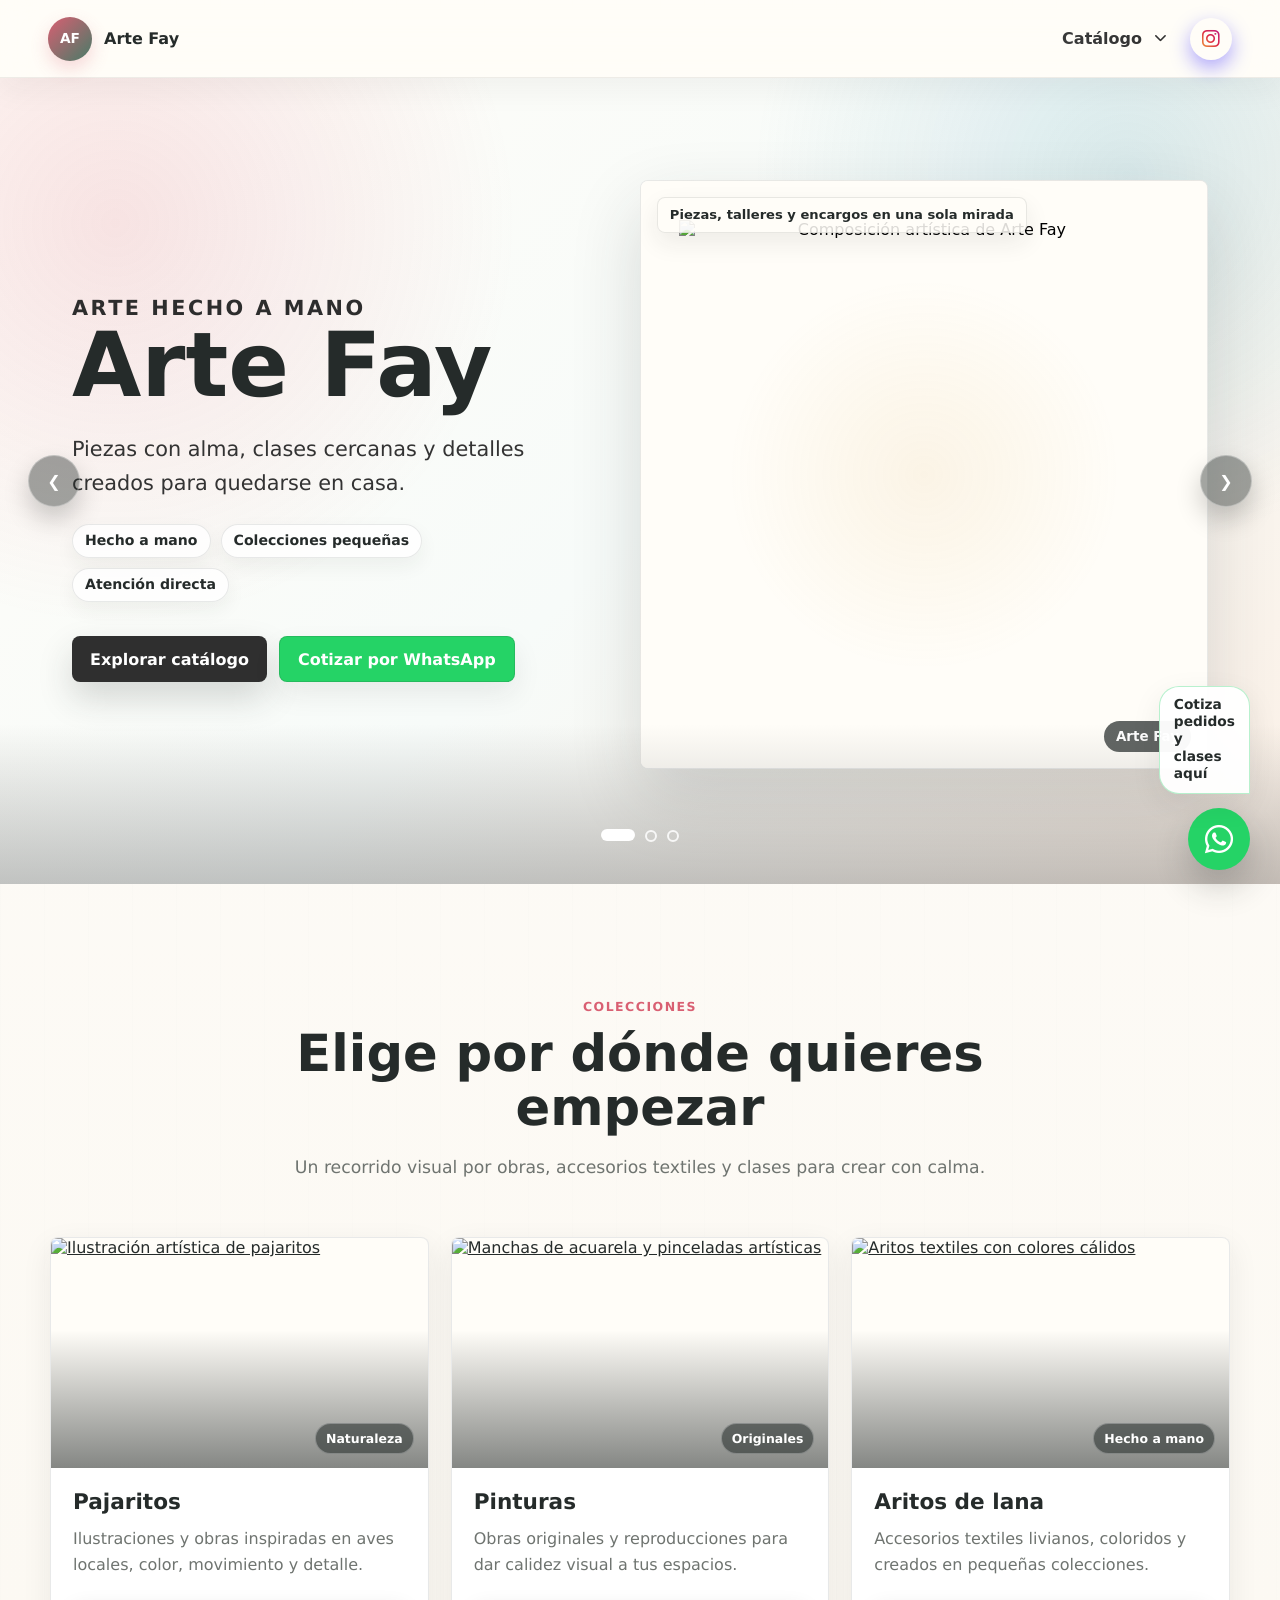
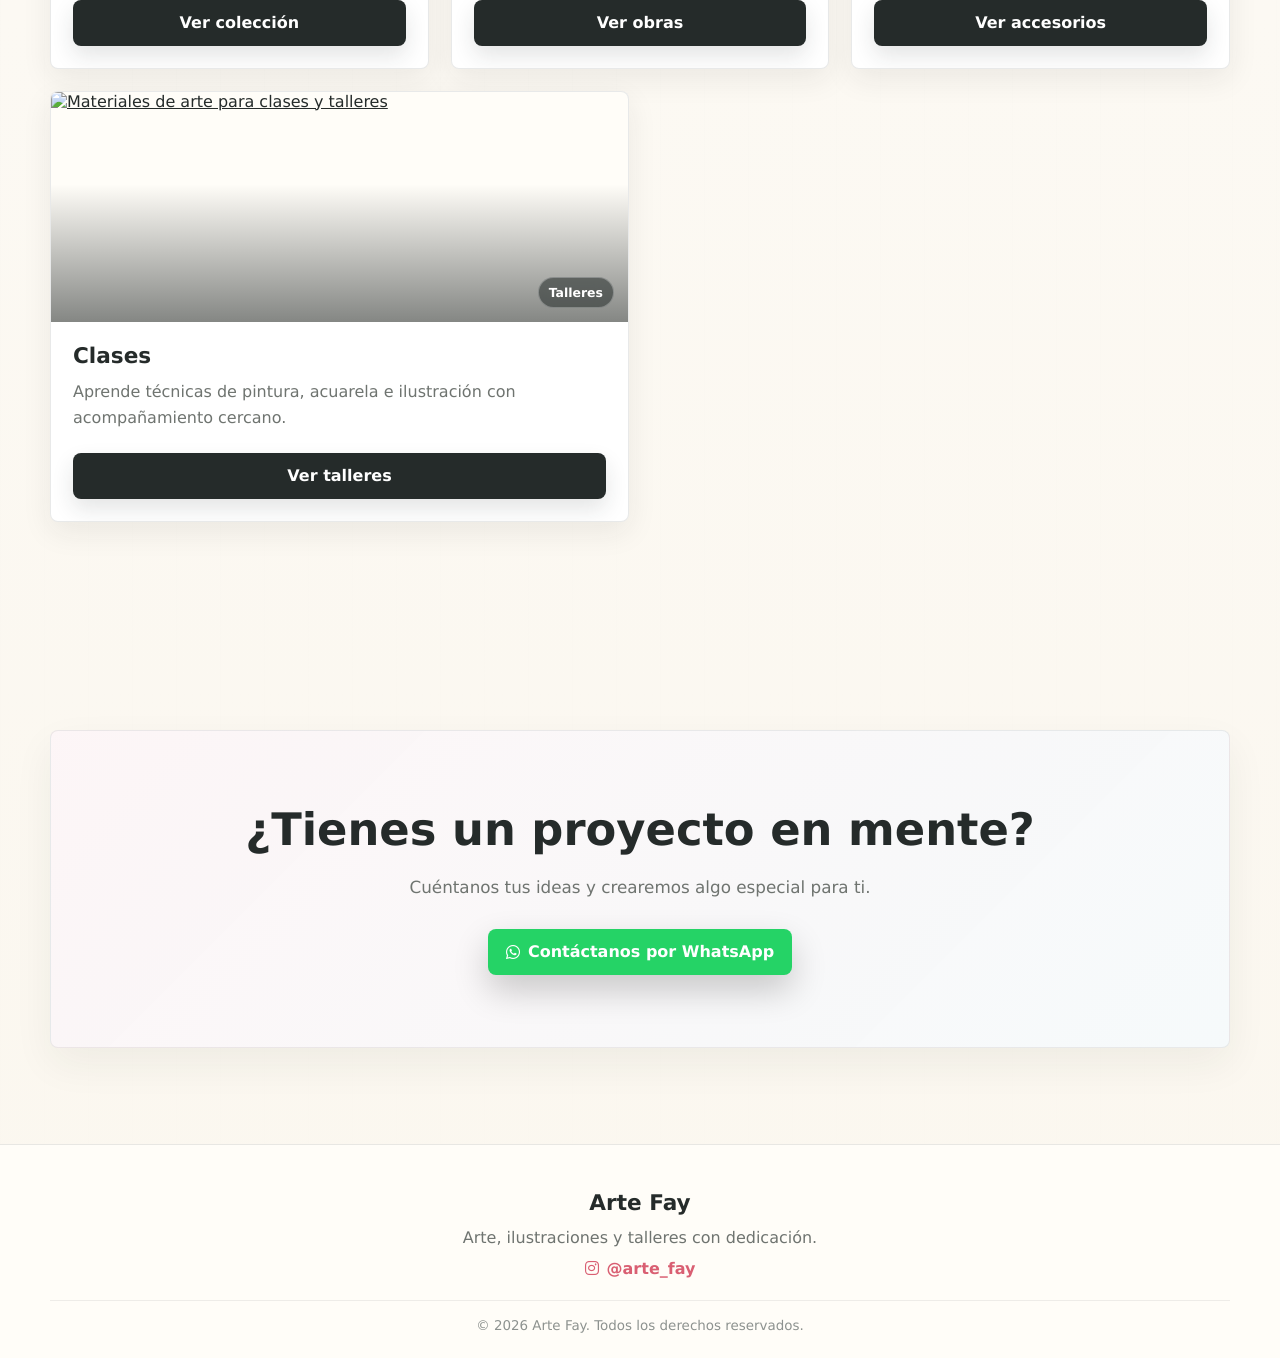
==== index.html @ a1fa695d "Add files via upload" ====
<!DOCTYPE html>
<html lang="es">
<head>
    <meta charset="UTF-8">
    <meta name="viewport" content="width=device-width, initial-scale=1.0">
    <meta name="description" content="Arte Fay: ilustraciones, pinturas, accesorios textiles, fotografía y clases de arte hechas con dedicación.">
    <link rel="stylesheet" href="Artcss.css">
    <link rel="stylesheet" href="https://cdnjs.cloudflare.com/ajax/libs/font-awesome/6.0.0/css/all.min.css">
    <title>Arte Fay | Arte, ilustraciones y talleres</title>
</head>
<body class="scroll">
    <header class="barra-navegacion">
        <a class="logo" href="index.html" aria-label="Ir al inicio de Arte Fay">
            <span class="logo-mark" aria-hidden="true">AF</span>
            <span>Arte Fay</span>
        </a>

        <nav class="menu" aria-label="Navegación principal">
            <div class="dropdown">
                <button class="dropdown-toggle" type="button" aria-expanded="false">
                    <span class="gradient-text">Catálogo</span> <i class="fas fa-chevron-down" aria-hidden="true"></i>
                </button>
                <div class="dropdown-content">
                    <a href="#cat-pajaritos">Pajaritos</a>
                    <a href="#cat-pinturas">Pinturas</a>
                    <a href="#cat-aritos">Aritos de lana</a>
                    <a href="#cat-clases">Clases</a>
                </div>
            </div>

            <a class="nav-social" href="https://www.instagram.com/arte_fay/" target="_blank" rel="noopener noreferrer" aria-label="Ver Instagram de Arte Fay">
                <i class="fab fa-instagram" aria-hidden="true"></i>
            </a>
        </nav>
    </header>

    <main>
        <section class="carrusel carrusel-principal" data-carrusel data-autoplay="true" data-intervalo="5200" aria-label="Imágenes destacadas de Arte Fay">
            <div class="carrusel-ventana">
                <div class="carrusel-pista">
                    
                    <article class="carrusel-slide">
                        <button class="carrusel-boton-imagen" type="button" data-lightbox-src="WebMadre/Fiu_Portada.png" data-lightbox-title="Arte Fay" data-hero-note="Piezas, talleres y encargos en una sola mirada" data-lightbox-alt="Composición artística de Arte Fay">
                            <img class="imagen-responsiva carrusel-imagen" src="WebMadre_2.6/Fiu_Portada.png" alt="Composición artística de Arte Fay">
                        </button>
                        <div class="carrusel-contenido reveal">
                            <p class="hero-kicker kicker-especial">Arte hecho a mano</p>
                            <h2>Arte Fay</h2>
                            <p>Piezas con alma, clases cercanas y detalles creados para quedarse en casa.</p>
                            <ul class="hero-confianza" aria-label="Detalles de la colección">
                                <li>Hecho a mano</li>
                                <li>Colecciones pequeñas</li>
                                <li>Atención directa</li>
                            </ul>
                            <div class="hero-actions">
                                <a class="btn-primario" href="#catalogo">Explorar catálogo</a>
                                <a class="btn-secundario" href="https://wa.me/56932930827?text=%C2%A1Hola!%20Me%20gustar%C3%ADa%20consultar%20por%20Arte%20Fay." target="_blank" rel="noopener noreferrer">Cotizar por WhatsApp</a>
                            </div>
                        </div>
                    </article>

                    <article class="carrusel-slide">
                        <button class="carrusel-boton-imagen" type="button" data-lightbox-src="assets/hero-pajaros.png" data-lightbox-title="Pajaritos" data-hero-note="Colección natural para regalar, decorar o coleccionar" data-lightbox-alt="Ilustración de pajaritos en estilo Arte Fay">
                            <img class="imagen-responsiva carrusel-imagen" src="WebMadre_2.6/Portada_2.png" alt="Ilustración de pajaritos en estilo Arte Fay">
                        </button>
                        <div class="carrusel-contenido reveal">
                            <p class="hero-kicker kicker-especial">Colección destacada</p>
                            <h2>Aritos</h2>
                            <p>Ilustraciones inspiradas color suave y detalles hechos a mano.</p>
                            <ul class="hero-confianza" aria-label="Detalles de la colección">
                                <li>Listos para regalar</li>
                                <li>Detalles naturales</li>
                                <li>Consulta stock</li>
                            </ul>
                            <div class="hero-actions">
                                <a class="btn-primario" href="Páginas/Arte_Fay_Aritos.html">Ver Aritos</a>
                            </div>
                        </div>
                    </article>

                    <article class="carrusel-slide">
                        <button class="carrusel-boton-imagen" type="button" data-lightbox-src="assets/hero-acuarelas.png" data-lightbox-title="Acuarelas" data-hero-note="Obras originales y clases para crear con calma" data-lightbox-alt="Acuarelas y manchas de color Arte Fay">
                            <img class="imagen-responsiva carrusel-imagen" src="WebMadre_2.6/Acuarela_Portada.png" alt="Acuarelas y manchas de color Arte Fay">
                        </button>
                        <div class="carrusel-contenido reveal">
                            <p class="hero-kicker kicker-especial">Obras y talleres</p>
                            <h2>Acuarelas</h2>
                            <p>Capas de color, texturas delicadas y obras para mirar con calma.</p>
                            <ul class="hero-confianza" aria-label="Detalles de pinturas y talleres">
                                <li>Obras originales</li>
                                <li>Encargos posibles</li>
                                <li>Talleres cercanos</li>
                            </ul>
                            <div class="hero-actions">
                                <a class="btn-primario" href="Páginas/Arte_Fay_Pinturas.html">Ver pinturas</a>
                            </div>
                        </div>
                    </article>

                </div>
            </div>

            <button class="carrusel-control carrusel-control--anterior" type="button" data-carrusel-anterior aria-label="Imagen anterior">&#10094;</button>
            <button class="carrusel-control carrusel-control--siguiente" type="button" data-carrusel-siguiente aria-label="Imagen siguiente">&#10095;</button>
            <div class="carrusel-indicadores" data-carrusel-indicadores aria-label="Seleccionar imagen"></div>
        </section>  

        <section class="catalogo-seccion" id="catalogo">
            <div class="catalogo-header reveal">
                <span class="seccion-etiqueta">Colecciones</span>
                <h2 class="catalogo-titulo">Elige por dónde quieres empezar</h2>
                <p>Un recorrido visual por obras, accesorios textiles y clases para crear con calma.</p>
            </div>

            <div class="catalogo-grid">
                <article id="cat-pajaritos" class="tarjeta-categoria reveal">
                    <a class="tarjeta-imagen" href="Páginas/Arte_Fay_Pajaritos.html" aria-label="Ver sección Pajaritos">
                        <img class="imagen-responsiva imagen-cubierta1" src="assets/picaflor_11.png" alt="Ilustración artística de pajaritos">
                        <span class="tarjeta-badge">Naturaleza</span>
                    </a>
                    <div class="tarjeta-info">
                        <h3>Pajaritos</h3>
                        <p>Ilustraciones y obras inspiradas en aves locales, color, movimiento y detalle.</p>
                        <a href="Páginas/Arte_Fay_Pajaritos.html" class="btn-ver">Ver colección</a>
                    </div>
                </article>

                <article id="cat-pinturas" class="tarjeta-categoria reveal">
                    <a class="tarjeta-imagen" href="Páginas/Arte_Fay_Pinturas.html" aria-label="Ver sección Pinturas">
                        <img class="imagen-responsiva imagen-cubierta1" src="WebMadre_2.6/Pintura_Portada_2.png" alt="Manchas de acuarela y pinceladas artísticas">
                        <span class="tarjeta-badge">Originales</span>
                    </a>
                    <div class="tarjeta-info">
                        <h3>Pinturas</h3>
                        <p>Obras originales y reproducciones para dar calidez visual a tus espacios.</p>
                        <a href="Páginas/Arte_Fay_Pinturas.html" class="btn-ver">Ver obras</a>
                    </div>
                </article>

                <article id="cat-aritos" class="tarjeta-categoria reveal">
                    <a class="tarjeta-imagen" href="Páginas/Arte_Fay_Aritos.html" aria-label="Ver sección Aritos de lana">
                        <img class="imagen-responsiva imagen-cubierta1" src="WebMadre_2.6/Portada_2.png" alt="Aritos textiles con colores cálidos">
                        <span class="tarjeta-badge">Hecho a mano</span>
                    </a>
                    <div class="tarjeta-info">
                        <h3>Aritos de lana</h3>
                        <p>Accesorios textiles livianos, coloridos y creados en pequeñas colecciones.</p>
                        <a href="Páginas/Arte_Fay_Aritos.html" class="btn-ver">Ver accesorios</a>
                    </div>
                </article>

                <article id="cat-clases" class="tarjeta-categoria reveal">
                    <a class="tarjeta-imagen" href="Páginas/Arte_Fay_Clases.html" aria-label="Ver clases de Arte Fay">
                        <img class="imagen-responsiva imagen-cubierta5" src="WebMadre_2.6/Clases_1.png" alt="Materiales de arte para clases y talleres">
                        <span class="tarjeta-badge">Talleres</span>
                    </a>
                    <div class="tarjeta-info">
                        <h3>Clases</h3>
                        <p>Aprende técnicas de pintura, acuarela e ilustración con acompañamiento cercano.</p>
                        <a href="Páginas/Arte_Fay_Clases.html" class="btn-ver">Ver talleres</a>
                    </div>
                </article>
            </div>
        </section>

        <section class="cta-seccion" aria-label="Llama a la acción">
            <div class="cta-contenido reveal">
                <h2>¿Tienes un proyecto en mente?</h2>
                <p>Cuéntanos tus ideas y crearemos algo especial para ti.</p>
                <div class="cta-acciones">
                    <a class="btn-primario" href="https://wa.me/56932930827?text=%C2%A1Hola!%20Tengo%20un%20proyecto%20en%20mente%20para%20Arte%20Fay." target="_blank" rel="noopener noreferrer">
                        <i class="fab fa-whatsapp "></i> Contáctanos por WhatsApp 
                    </a>
                </div>
            </div>
        </section>
    </main>

    <div class="whatsapp-container">
        <div class="whatsapp-menu" id="waMenu" aria-hidden="true">
            <div class="wa-menu-header">
                <h4>¿Cómo te podemos ayudar?</h4>
                <p>Selecciona una opción para chatear:</p>
            </div>
            <div class="wa-menu-body">
                <a href="https://wa.me/56932930827?text=%C2%A1Hola!%20Me%20gustar%C3%ADa%20agendar%20una%20clase%20de%20arte." target="_blank" rel="noopener noreferrer" class="wa-option">
                    <i class="fas fa-graduation-cap" aria-hidden="true"></i> Quiero agendar una clase
                </a>
                <a href="https://wa.me/56932930827?text=%C2%A1Hola!%20Me%20interesa%20hacer%20un%20pedido%20de%20un%20producto." target="_blank" rel="noopener noreferrer" class="wa-option">
                    <i class="fas fa-shopping-basket" aria-hidden="true"></i> Quiero hacer un pedido
                </a>
                <a href="https://wa.me/56932930827?text=%C2%A1Hola!%20Tengo%20una%20consulta%20sobre%20Arte%20Fay." target="_blank" rel="noopener noreferrer" class="wa-option">
                    <i class="fas fa-comment-dots" aria-hidden="true"></i> Otra consulta
                </a>
            </div>
        </div>
        <div class="wa-bubble">Cotiza pedidos y clases aquí</div>
        <button class="btn-whatsapp-flotante" type="button" onclick="toggleWhatsAppMenu(event)" title="Contacto WhatsApp" aria-label="Abrir opciones de WhatsApp" aria-expanded="false" aria-controls="waMenu">
            <i class="fab fa-whatsapp" aria-hidden="true"></i>
        </button>
    </div>

    <footer class="pie-pagina">
        <div class="footer-contenido">
            <a class="footer-logo" href="index.html">Arte Fay</a>
            <p class="footer-frase">Arte, ilustraciones y talleres con dedicación.</p>
            <a class="footer-instagram" href="https://www.instagram.com/arte_fay/" target="_blank" rel="noopener noreferrer">
                <i class="fab fa-instagram" aria-hidden="true"></i> @arte_fay
            </a>
        </div>
        <div class="footer-derechos">
            <p>&copy; 2026 Arte Fay. Todos los derechos reservados.</p>
        </div>
    </footer>

    <script src="Art.js"></script>
</body>
</html>
---- Artcss.css ----
:root {
    --paper: #fbf7ef;
    --paper-soft: #fffdf8;
    --surface: #ffffff;
    --ink: #252b2a;
    --muted: #6f7470;
    --line: rgba(37, 43, 42, 0.12);
    --rose: #d95f72;
    --terracotta: #dc7f54;
    --leaf: #3f7d67;
    --aqua: #ababab;
    --gold: #d9a441;
    --shadow-sm: 0 10px 30px rgba(37, 43, 42, 0.08);
    --shadow-md: 0 18px 45px rgba(37, 43, 42, 0.14);
    --radius: 8px;
    --container: 1180px;
    --header-height: 78px;
}

* {
    box-sizing: border-box;
}

html {
    scroll-behavior: smooth;
    scroll-padding-top: calc(var(--header-height) + 18px);
}

body {
    margin: 0;
    color: var(--ink);
    background:
        linear-gradient(180deg, rgba(255, 255, 255, 0.55), rgba(251, 247, 239, 0.9)),
        repeating-linear-gradient(90deg, rgba(37, 43, 42, 0.018) 0 1px, transparent 1px 44px),
        var(--paper);
    font-family: "Segoe UI", system-ui, -apple-system, BlinkMacSystemFont, Arial, sans-serif;
    text-rendering: geometricPrecision;
}

body.scroll {
    overflow-x: hidden;
}

img,
picture,
video,
svg {
    display: block;
    max-width: 100%;
}

img {
    height: auto;
}

.imagen-responsiva {
    width: 100%;
    max-width: 100%;
    height: auto;
}

.imagen-cubierta1 {
    height: 100%;
    object-fit: contain;
    object-position: center;
    background: var(--paper-soft);
}

.imagen-cubierta5 {
    height: 260px;
    width: 100%;
    object-fit: cover;
    object-position: 0 -300px;
    background: var(--paper-soft);
}

/* Ajustes para pantallas pequeñas (celulares) */
@media (max-width: 600px) {
    .imagen-cubierta5 {
        height: 100%; /* Reducimos la altura para que ocupe menos espacio en pantalla */
        object-position: center; /* Mantenemos el centro, o ajusta a 'top' o 'bottom' si prefieres */
    }
}
.imagen-producto {
    height: 100%;
    object-fit: contain;
    object-position: center;
    background: var(--paper-soft);
}

a {
    color: inherit;
}

button,
input,
textarea,
select {
    font: inherit;
}

button:focus-visible,
a:focus-visible {
    outline: 3px solid rgba(75, 154, 176, 0.45);
    outline-offset: 4px;
}

::selection {
    background: rgba(217, 95, 114, 0.22);
}

.reveal {
    opacity: 0;
    transform: translateY(22px);
    transition: opacity 0.7s ease, transform 0.7s ease;
}

.reveal.is-visible {
    opacity: 1;
    transform: translateY(0);
}

.barra-navegacion {
    position: sticky;
    top: 0;
    z-index: 1000;
    min-height: var(--header-height);
    display: flex;
    justify-content: space-between;
    align-items: center;
    gap: 20px;
    padding: 14px clamp(18px, 4vw, 48px);
    background: rgba(255, 253, 248, 0.88);
    border-bottom: 1px solid rgba(37, 43, 42, 0.08);
    box-shadow: 0 12px 30px rgba(37, 43, 42, 0.05);
    backdrop-filter: blur(16px);
}

.logo {
    display: inline-flex;
    align-items: center;
    gap: 12px;
    color: var(--ink);
    text-decoration: none;
    font-weight: 800;
    letter-spacing: 0;
}

.logo-mark {
    display: grid;
    place-items: center;
    width: 44px;
    height: 44px;
    color: #fff;
    border-radius: 50%;
    background:
        linear-gradient(135deg, rgba(217, 95, 114, 0.95), rgba(63, 125, 103, 0.95)),
        var(--rose);
    box-shadow: 0 8px 18px rgba(217, 95, 114, 0.24);
    font-size: 0.86rem;
    font-weight: 900;
}

.menu {
    display: flex;
    align-items: center;
    gap: clamp(10px, 2vw, 18px);
}

.menu > a,
.dropdown-toggle {
    display: inline-flex;
    align-items: center;
    justify-content: center;
    gap: 8px;
    min-height: 42px;
    border: 0;
    background: transparent;
    text-decoration: none;
    font-size: 1rem;
    font-weight: 700;
    cursor: pointer;
    transition: color 0.2s ease, transform 0.2s ease;

}


.menu > a:hover,
.dropdown-toggle:hover {
    color: var(--rose);
    transform: translateY(-1px);
}

.gradient-text {
    /* Definimos el degradado */
    background: linear-gradient(90deg, #393939, #333333);
    
    /* Recortamos el fondo al texto */
    -webkit-background-clip: text;
    background-clip: text;
    
    /* Hacemos el texto transparente */
    color: transparent;
    
    /* Aseguramos que se vea bien */
    font-weight: bold;
}

/* Opcional: El icono mantiene su color normal */
.dropdown-toggle i {
    color: #333; /* O el color que prefieras para la flecha */
    margin-left: 5px;
}



.nav-social {
    width: 42px;
    height: 42px;
    border: 1px solid var(--line);
    border-radius: 50%;
    background: var(--surface);
    box-shadow: 0 8px 20px rgba(21, 0, 255, 0.35);
}

.nav-social i {
    /* Definimos el degradado */
    background: linear-gradient(45deg, #f09433 0%, #e6683c 25%, #dc2743 50%, #cc2366 75%, #bc1888 100%);
    
    /* Recortamos el fondo a la forma del texto */
    -webkit-background-clip: text;
    background-clip: text;
    
    /* Hacemos el texto transparente para que se vea el degradado del fondo */
    color: transparent;
    
    /* Ajustes visuales */
    font-size: 24px;
    display: inline-block;
}

.nav-social:hover {
    border-color: rgba(0, 170, 255, 0.35);
}

.nav-social i {
    font-size: 1.25rem;
}

.fab fa-instagram {
      background: linear-gradient(
    45deg, 
    #f09433 0%, 
    #e6683c 25%, 
    #dc2743 50%, 
    #cc2366 75%, 
    #bc1888 100%
  );

}

.dropdown {
    position: relative;
}

.dropdown-toggle i {
    font-size: 0.78rem;
    transition: transform 0.25s ease;
}

.dropdown-content {
    position: absolute;
    top: calc(100% + 12px);
    left: 50%;
    min-width: 220px;
    display: grid;
    gap: 4px;
    padding: 10px;
    background: rgba(255, 253, 248, 0.98);
    border: 1px solid rgba(37, 43, 42, 0.1);
    border-radius: var(--radius);
    box-shadow: var(--shadow-md);
    opacity: 0;
    visibility: hidden;
    transform: translate(-50%, 8px);
    transition: opacity 0.22s ease, transform 0.22s ease, visibility 0.22s ease;
}

.dropdown-content::before {
    content: "";
    position: absolute;
    top: -14px;
    left: 0;
    width: 100%;
    height: 14px;
}

.dropdown-content a {
    display: flex;
    align-items: center;
    min-height: 42px;
    padding: 10px 12px;
    color: var(--ink);
    border-radius: 6px;
    text-decoration: none;
    font-size: 0.96rem;
    font-weight: 650;
    transition: background 0.2s ease, color 0.2s ease, transform 0.2s ease;
}

.dropdown-content a:hover {
    color: var(--rose);
    background: rgba(217, 95, 114, 0.08);
    transform: translateX(3px);
}

.dropdown:hover .dropdown-content,
.dropdown:focus-within .dropdown-content,
.dropdown.is-open .dropdown-content,
.dropdown-content.show {
    opacity: 1;
    visibility: visible;
    transform: translate(-50%, 0);
}

.dropdown:hover .dropdown-toggle i,
.dropdown:focus-within .dropdown-toggle i,
.dropdown.is-open .dropdown-toggle i {
    transform: rotate(180deg);
}
.hero-confianza {
    display: flex;
    flex-wrap: wrap;
    gap: 10px;
    padding: 0;
    margin: 24px 0 0;
    list-style: none;
}

.hero-confianza li {
    display: inline-flex;
    align-items: center;
    min-height: 34px;
    padding: 8px 12px;
    color: var(--ink);
    border: 1px solid rgba(37, 43, 42, 0.1);
    border-radius: 999px;
    background: rgba(255, 255, 255, 0.78);
    box-shadow: 0 8px 20px rgba(37, 43, 42, 0.06);
    font-size: 0.88rem;
    font-weight: 800;
}

.hero-kicker,
.seccion-etiqueta {
    display: inline-block;
    margin: 0 0 14px;
    color: #f6dfb0;
    text-transform: uppercase;
    letter-spacing: 0.12em;
    font-size: 0.78rem;
    font-weight: 900;
}

.catalogo-header .seccion-etiqueta {
    color: var(--rose);
}

.hero-actions {
    display: flex;
    flex-wrap: wrap;
    gap: 12px;
    margin-top: 34px;
}

.btn-primario i {
    margin-right: 8px; /* Ajusta este valor (8px, 10px, 12px) según lo que prefieras */
    color: #FFFFFF;
}
.btn-primario,
.btn-secundario,
.btn-ver,
.btn-inscribir,
.btn-comprar {
    display: inline-flex;
    align-items: center;
    justify-content: center;
    min-height: 46px;
    padding: 12px 18px;
    border-radius: 8px;
    text-decoration: none;
    font-weight: 850;
    line-height: 1.1;
    transition: transform 0.22s ease, box-shadow 0.22s ease, background 0.22s ease, color 0.22s ease;
}

.btn-primario {
    color: #FFFFFF;
    background: #25D366;
    box-shadow: 0 15px 35px rgba(0, 0, 0, 0.2);
}
.btn-secundario {
    color: #fff;
    border: 1px solid rgba(255, 255, 255, 0.52);
    background: rgba(255, 255, 255, 0.12);
    backdrop-filter: blur(10px);
}
.btn-secundario:hover,
.btn-ver:hover,
.btn-inscribir:hover,
.btn-comprar:hover {
    transform: translateY(-2px);
}

.btn-primario:hover {
    transform: translateY(-2px);

}

.btn-primario,
.btn-secundario,
.btn-ver,
.btn-inscribir,
.btn-comprar {
    backdrop-filter: none !important;
    -webkit-backdrop-filter: none !important;
    filter: none !important;
    z-index: 12;
}

.retencion-banda {
    position: relative;
    z-index: 20;
    width: min(var(--container), calc(100% - 40px));
    display: grid;
    grid-template-columns: 1fr;
    gap: 1px;
    margin: 20px auto 0;
    overflow: hidden;
    border: 1px solid rgba(37, 43, 42, 0.1);
    border-radius: var(--radius);
    background: rgba(37, 43, 42, 0.1);
    box-shadow: var(--shadow-md);
}

.retencion-item {
    display: flex;
    gap: 16px;
    align-items: flex-start;
    min-height: 132px;
    padding: clamp(18px, 3vw, 28px);
    background: rgba(255, 253, 248, 0.96);
}

.retencion-item i {
    display: grid;
    place-items: center;
    flex: 0 0 42px;
    height: 42px;
    color: #fff;
    border-radius: 50%;
    background: var(--leaf);
    box-shadow: 0 10px 24px rgba(63, 125, 103, 0.2);
}

.retencion-item:nth-child(2) i {
    background: var(--rose);
}

.retencion-item:nth-child(3) i {
    background: var(--aqua);
}

.retencion-item h2 {
    margin: 0 0 6px;
    font-size: 1.02rem;
}

.retencion-item p {
    margin: 0;
    color: var(--muted);
    line-height: 1.55;
    font-size: 0.95rem;
}

.venta-panel {
    --venta-bg:
        linear-gradient(145deg, rgba(37, 43, 42, 0.96), rgba(63, 125, 103, 0.9)),
        var(--ink);
    --venta-ink: #fff;
    --venta-muted: rgba(255, 255, 255, 0.82);
    --venta-kicker: #f6dfb0;
    --venta-list-bg: rgba(37, 43, 42, 0.1);
    --venta-card-bg: rgba(255, 253, 248, 0.98);
    --venta-icon-1: var(--rose);
    --venta-icon-2: var(--aqua);
    --venta-icon-3: var(--leaf);
    width: min(100%, 980px);
    display: grid;
    grid-template-columns: minmax(260px, 0.88fr) minmax(0, 1.12fr);
    margin: clamp(6px, 2vw, 12px) auto clamp(38px, 6vw, 58px);
    overflow: hidden;
    border: 1px solid rgba(37, 43, 42, 0.1);
    border-radius: var(--radius);
    background: var(--surface);
    box-shadow: var(--shadow-md);
}

.venta-panel__mensaje {
    display: flex;
    flex-direction: column;
    justify-content: center;
    padding: clamp(24px, 4vw, 38px);
    color: var(--venta-ink);
    background: var(--venta-bg);
}

.venta-panel__mensaje .seccion-etiqueta {
    color: var(--venta-kicker);
}

.venta-panel__mensaje h2 {
    margin: 0;
    font-size: clamp(1.65rem, 3vw, 2.35rem);
    line-height: 1.08;
}

.venta-panel__mensaje p {
    margin: 16px 0 0;
    color: var(--venta-muted);
    line-height: 1.65;
}

.venta-panel__lista {
    display: grid;
    gap: 1px;
    padding: 0;
    margin: 0;
    background: var(--venta-list-bg);
    list-style: none;
}

.venta-beneficio {
    display: grid;
    grid-template-columns: 42px minmax(0, 1fr);
    gap: 14px;
    align-items: start;
    padding: clamp(18px, 3vw, 26px);
    background: var(--venta-card-bg);
    transition: background 0.22s ease, transform 0.22s ease;
}

.venta-beneficio:hover {
    background: #fff;
    transform: translateX(4px);
}

.venta-beneficio i {
    display: grid;
    place-items: center;
    width: 42px;
    height: 42px;
    color: #fff;
    border-radius: 50%;
    background: var(--venta-icon-1);
    box-shadow: 0 10px 24px rgba(217, 95, 114, 0.18);
}

.venta-beneficio:nth-child(2) i {
    background: var(--venta-icon-2);
}

.venta-beneficio:nth-child(3) i {
    background: var(--venta-icon-3);
}

.venta-beneficio strong {
    display: block;
    margin-bottom: 5px;
    color: var(--ink);
    font-size: 1.02rem;
}

.venta-beneficio span {
    display: block;
    color: var(--muted);
    line-height: 1.55;
    font-size: 0.95rem;
}

.venta-panel--pajaritos {
    --venta-bg:
        linear-gradient(145deg, rgba(235, 247, 239, 0.98), rgba(218, 238, 229, 0.95)),
        #edf7ef;
    --venta-ink: #1f3f35;
    --venta-muted: rgba(31, 63, 53, 0.74);
    --venta-kicker: #b43f55;
    --venta-list-bg: rgba(63, 125, 103, 0.16);
    --venta-card-bg: rgba(255, 253, 248, 0.96);
    --venta-icon-1: #3f7d67;
    --venta-icon-2: #d95f72;
    --venta-icon-3: #4b9ab0;
}

.venta-panel--pinturas {
    --venta-bg:
        linear-gradient(145deg, rgba(255, 244, 226, 0.98), rgba(249, 229, 203, 0.95)),
        #fff4e2;
    --venta-ink: #57321f;
    --venta-muted: rgba(87, 50, 31, 0.74);
    --venta-kicker: #a44d42;
    --venta-list-bg: rgba(220, 127, 84, 0.2);
    --venta-card-bg: rgba(255, 253, 248, 0.96);
    --venta-icon-1: #dc7f54;
    --venta-icon-2: #d9a441;
    --venta-icon-3: #3f7d67;
}

.venta-panel--fotos {
    --venta-bg:
        linear-gradient(145deg, rgba(231, 246, 249, 0.98), rgba(213, 235, 241, 0.95)),
        #e7f6f9;
    --venta-ink: #1e4a55;
    --venta-muted: rgba(30, 74, 85, 0.74);
    --venta-kicker: #2f7282;
    --venta-list-bg: rgba(75, 154, 176, 0.18);
    --venta-card-bg: rgba(255, 253, 248, 0.96);
    --venta-icon-1: #4b9ab0;
    --venta-icon-2: #d9a441;
    --venta-icon-3: #3f7d67;
}

.venta-panel--aritos {
    --venta-bg:
        linear-gradient(145deg, rgba(255, 235, 239, 0.98), rgba(247, 219, 226, 0.95)),
        #ffebef;
    --venta-ink: #633040;
    --venta-muted: rgba(99, 48, 64, 0.74);
    --venta-kicker: #a63d52;
    --venta-list-bg: rgba(217, 95, 114, 0.18);
    --venta-card-bg: rgba(255, 253, 248, 0.96);
    --venta-icon-1: #d95f72;
    --venta-icon-2: #dc7f54;
    --venta-icon-3: #3f7d67;
}

.catalogo-seccion {
    padding: clamp(72px, 9vw, 112px) clamp(20px, 4vw, 48px);
}

.catalogo-header,
.clases-intro {
    width: min(760px, 100%);
    margin: 0 auto clamp(34px, 5vw, 54px);
    text-align: center;
}

.catalogo-titulo,
.clases-intro h1 {
    margin: 0;
    color: var(--ink);
    font-size: clamp(2rem, 4vw, 3.4rem);
    line-height: 1.05;
    letter-spacing: 0;
}

.catalogo-header p,
.clases-intro p {
    margin: 18px auto 0;
    color: var(--muted);
    font-size: 1.08rem;
    line-height: 1.7;
}

.catalogo-grid {
    width: min(var(--container), 100%);
    margin: 0 auto;
    display: grid;
    grid-template-columns: repeat(6, 1fr);
    gap: 22px;
}

.tarjeta-categoria {
    grid-column: span 2;
    display: flex;
    flex-direction: column;
    min-height: 430px;
    overflow: hidden;
    border: 1px solid rgba(37, 43, 42, 0.1);
    border-radius: var(--radius);
    background: var(--surface);
    box-shadow: var(--shadow-sm);
    transition: transform 0.28s ease, box-shadow 0.28s ease, border-color 0.28s ease;
}

.tarjeta-categoria:nth-child(4),
.tarjeta-categoria:nth-child(5) {
    grid-column: span 3;
}

.tarjeta-categoria:hover {
    border-color: rgba(217, 95, 114, 0.25);
    box-shadow: var(--shadow-md);
    transform: translateY(-8px);
}

.tarjeta-imagen {
    position: relative;
    display: block;
    height: 230px;
    overflow: hidden;
    background: linear-gradient(135deg, rgba(217, 95, 114, 0.12), rgba(63, 125, 103, 0.18));
}

.tarjeta-imagen img {
    transition: transform 0.65s ease, filter 0.65s ease;
}

.tarjeta-categoria:hover .tarjeta-imagen img {
    filter: saturate(1.08) contrast(1.02);
    transform: scale(1.07);
}

.tarjeta-imagen::after {
    content: "";
    position: absolute;
    inset: 0;
    background: linear-gradient(180deg, transparent 40%, rgba(20, 26, 25, 0.52));
}

.tarjeta-badge {
    position: absolute;
    right: 14px;
    bottom: 14px;
    z-index: 1;
    padding: 7px 10px;
    color: #fff;
    border: 1px solid rgba(255, 255, 255, 0.28);
    border-radius: 999px;
    background: rgba(37, 43, 42, 0.56);
    backdrop-filter: blur(8px);
    font-size: 0.78rem;
    font-weight: 850;
}

.tarjeta-info {
    display: flex;
    flex: 1;
    flex-direction: column;
    padding: 22px;
}

.tarjeta-info h3,
.producto-info h3,
.clase-info h2 {
    margin: 0 0 10px;
    color: var(--ink);
    font-size: 1.35rem;
    line-height: 1.18;
}

.tarjeta-info p,
.producto-info p,
.clase-descripcion {
    margin: 0 0 22px;
    color: var(--muted);
    line-height: 1.62;
}

.btn-ver {
    margin-top: auto;
    color: #fff;
    background: var(--ink);
    box-shadow: 0 10px 22px rgba(37, 43, 42, 0.12);
}

.btn-ver:hover {
    background: var(--rose);
}

.clases-seccion,
.tienda-seccion {
    width: min(var(--container), calc(100% - 40px));
    margin: 0 auto;
    padding: clamp(54px, 8vw, 86px) 0;
}

.clases-container {
    display: grid;
    gap: 26px;
}

.tarjeta-clase {
    display: flex;
    flex-direction: row; /* Asegura el layout horizontal */
    overflow: hidden;
    /* ... resto de tus propiedades ... */
    grid-template-columns: minmax(280px, 0.92fr) 1.08fr;
    border: 1px solid rgba(37, 43, 42, 0.1);
    border-radius: var(--radius);
    background: var(--surface);
    box-shadow: var(--shadow-sm);
    transition: transform 0.28s ease, box-shadow 0.28s ease;
}

.tarjeta-clase:hover {
    box-shadow: var(--shadow-md);
    transform: translateY(-6px);
}

.clase-imagen,
.producto-imagen,
.banner-introductorio {
    background:
        linear-gradient(135deg, rgba(217, 95, 114, 0.18), rgba(75, 154, 176, 0.16)),
        var(--paper);
}

.clase-imagen {
    flex: 0 0 300px; /* Cambia 300px por el ancho que prefieras */
    overflow: hidden;
}

.clase-imagen img,
.producto-imagen img,
.banner-slide img {
    width: 100%;
    height: 100%;
    object-position: center;
    transition: transform 0.65s ease;
}

.clase-imagen img,
.banner-slide img {
    object-fit: cover;
}

.producto-imagen img {
    object-fit: contain;
}

.tarjeta-clase:hover .clase-imagen img,
.tarjeta-producto:hover .producto-imagen img {
    transform: scale(1.04);
}

.clase-imagen img {
    width: 100%;
    height: 100%;
    object-fit: cover; /* Esto evita que la imagen se estire */
    display: block;    /* Elimina espacios en blanco debajo de la imagen */
}
.clase-info {
    display: flex;
    flex-direction: column;
    justify-content: center;
    padding: clamp(24px, 4vw, 42px);
}

.clase-detalles {
    display: grid;
    gap: 10px;
    padding: 0;
    margin: 0 0 24px;
    list-style: none;
}

.clase-detalles li {
    display: flex;
    align-items: center;
    gap: 10px;
    color: var(--ink);
}

.clase-detalles i {
    width: 22px;
    color: var(--rose);
}

.btn-inscribir {
    align-self: flex-start;
    color: #fff;
    background: var(--rose);
}

.btn-inscribir:hover {
    background: var(--leaf);
}

.productos-grid {
    display: grid;
    grid-template-columns: repeat(auto-fit, minmax(min(100%, 250px), 1fr));
    gap: 24px;
    margin-top: 36px;
    align-items: stretch;
}

.tarjeta-producto {
    display: flex;
    flex-direction: column;
    min-height: 100%;
    overflow: hidden;
    border: 1px solid rgba(37, 43, 42, 0.1);
    border-radius: var(--radius);
    background: var(--surface);
    box-shadow: var(--shadow-sm);
    transition: transform 0.28s ease, box-shadow 0.28s ease;
}

.tarjeta-producto:hover {
    box-shadow: var(--shadow-md);
    transform: translateY(-6px);
}

.producto-imagen {
    aspect-ratio: 4 / 3;
    height: auto;
    min-height: 230px;
    padding: clamp(12px, 2vw, 20px);
    overflow: hidden;
}

.producto-info {
    display: flex;
    flex: 1;
    flex-direction: column;
    padding: 24px;
}

.producto-precio {
    margin: auto 0 18px;
    color: var(--ink);
    font-size: 1.45rem;
    font-weight: 900;
}

.btn-comprar {
    gap: 8px;
    color: #fff !important;
    background: #25d366;
}

.btn-comprar:hover {
    background: #1fb45a;
}

.tienda-subtitulo-interno {
    margin: 34px 0 18px;
    padding-bottom: 10px;
    color: var(--ink);
    border-bottom: 1px solid var(--line);
    font-size: 1.45rem;
}

.banner-introductorio {
    position: relative;
    height: clamp(210px, 34vw, 330px);
    margin-bottom: clamp(28px, 5vw, 44px);
    overflow: hidden;
    border: 1px solid rgba(37, 43, 42, 0.1);
    border-radius: var(--radius);
    box-shadow: var(--shadow-sm);
}
.banner-slide {
    opacity: 0;
    animation: fadeBannerCarrusel 10s infinite ease-in-out;
}

.banner-slide:nth-child(2) {
    animation-delay: 5s;
}

.banner-slide::after {
    content: "";
    position: absolute;
    inset: 0;
    background: linear-gradient(180deg, transparent, rgba(20, 26, 25, 0.44));
}

.banner-slide-texto {
    position: absolute;
    left: 18px;
    bottom: 18px;
    z-index: 2;
    padding: 8px 12px;
    color: #ffffff;
    border-radius: 999px;
    background: rgba(37, 43, 42, 0.62);
    backdrop-filter: blur(8px);
    font-size: 0.88rem;
    font-weight: 850;
}

@keyframes desvanecerBanner {
    0%, 100% {
        opacity: 0;
        z-index: 1;
    }
    6%, 46% {
        opacity: 1;
        z-index: 2;
    }
    52% {
        opacity: 0;
        z-index: 1;
    }
}

.whatsapp-container {
    position: fixed;
    right: clamp(18px, 3vw, 30px);
    bottom: clamp(18px, 3vw, 30px);
    z-index: 3000;
}

body > .btn-whatsapp-flotante {
    display: none;
}

.btn-whatsapp-flotante {
    display: grid;
    place-items: center;
    width: 62px;
    height: 62px;
    padding: 0;
    color: #fff;
    border: 0;
    border-radius: 50%;
    background: #25d366;
    box-shadow: 0 16px 34px rgba(37, 43, 42, 0.24);
    cursor: pointer;
    font-size: 2rem;
    transition: transform 0.24s ease, box-shadow 0.24s ease, background 0.24s ease;
}

.btn-whatsapp-flotante:hover {
    background: #1fb45a;
    box-shadow: 0 20px 40px rgba(37, 43, 42, 0.28);
    transform: translateY(-3px) scale(1.04);
}

.whatsapp-menu {
    position: absolute;
    right: 0;
    bottom: 78px;
    width: min(310px, calc(100vw - 36px));
    overflow: hidden;
    border: 1px solid rgba(37, 43, 42, 0.1);
    border-radius: var(--radius);
    background: var(--surface);
    box-shadow: var(--shadow-md);
    opacity: 0;
    visibility: hidden;
    transform: translateY(12px) scale(0.98);
    transform-origin: bottom right;
    transition: opacity 0.24s ease, transform 0.24s ease, visibility 0.24s ease;
}

.whatsapp-menu.open {
    opacity: 1;
    visibility: visible;
    transform: translateY(0) scale(1);
}

.wa-menu-header {
    padding: 18px;
    color: #fff;
    background:
        linear-gradient(135deg, rgba(37, 211, 102, 0.95), rgba(63, 125, 103, 0.95)),
        #25d366;
}

.wa-menu-header h4 {
    margin: 0 0 6px;
    font-size: 1.05rem;
}

.wa-menu-header p {
    margin: 0;
    color: rgba(255, 255, 255, 0.86);
    font-size: 0.9rem;
}

.wa-menu-body {
    display: grid;
    gap: 8px;
    padding: 10px;
    background: #f7faf7;
}

.wa-option {
    display: flex;
    align-items: center;
    gap: 12px;
    min-height: 46px;
    padding: 12px;
    color: var(--ink);
    border-radius: 7px;
    background: var(--surface);
    text-decoration: none;
    font-weight: 750;
    line-height: 1.25;
    transition: background 0.2s ease, transform 0.2s ease, color 0.2s ease;
}

.wa-option i {
    width: 20px;
    color: #25d366;
    text-align: center;
}

.wa-option:hover {
    color: var(--leaf);
    background: rgba(37, 211, 102, 0.08);
    transform: translateX(-3px);
}

.wa-bubble {
    position: absolute;
    right: 0;
    bottom: 76px;
    max-width: min(250px, calc(100vw - 112px));
    padding: 10px 14px;
    color: var(--ink);
    border: 1px solid rgba(37, 211, 102, 0.32);
    border-radius: 20px 20px 0 20px;
    background: rgba(255, 255, 255, 0.96);
    box-shadow: var(--shadow-sm);
    font-size: 0.86rem;
    font-weight: 850;
    line-height: 1.25;
    pointer-events: none;
    animation: waPulse 4.5s ease-in-out infinite;
}

.whatsapp-menu.open ~ .wa-bubble {
    opacity: 0;
    transform: translateY(8px);
}

@keyframes waPulse {
    0%, 80%, 100% {
        transform: translateY(0);
    }
    88% {
        transform: translateY(-8px);
    }
    94% {
        transform: translateY(-3px);
    }
}

.cta-seccion {
    width: calc(100% - 48px);
    max-width: var(--container);
    margin: clamp(54px, 8vw, 96px) auto;
    padding: clamp(48px, 6vw, 72px);
    border: 1px solid rgba(37, 43, 42, 0.08);
    border-radius: var(--radius);
    background:
        linear-gradient(135deg, rgba(217, 95, 114, 0.06), rgba(75, 154, 176, 0.05)),
        var(--surface);
    box-shadow: 0 16px 40px rgba(37, 43, 42, 0.06);
    text-align: center;
}

.cta-contenido {
    display: flex;
    flex-direction: column;
    align-items: center;
    gap: 20px;
}

.cta-seccion h2 {
    margin: 0;
    font-size: clamp(1.8rem, 5vw, 2.8rem);
    color: var(--ink);
    line-height: 1.2;
}

.cta-seccion p {
    margin: 0;
    max-width: 520px;
    color: var(--muted);
    font-size: 1.05rem;
}

.cta-acciones {
    display: flex;
    flex-wrap: wrap;
    justify-content: center;
    gap: 14px;
    margin-top: 12px;
}

.pie-pagina {
    margin-top: 0;
    padding: 46px 20px 24px;
    border-top: 1px solid rgba(37, 43, 42, 0.1);
    background: var(--paper-soft);
}

.footer-contenido {
    width: min(var(--container), 100%);
    margin: 0 auto;
    display: grid;
    justify-items: center;
    gap: 12px;
    text-align: center;
}

.footer-logo {
    color: var(--ink);
    text-decoration: none;
    font-size: 1.35rem;
    font-weight: 900;
}

.footer-frase {
    margin: 0;
    color: var(--muted);
}

.footer-instagram {
    display: inline-flex;
    align-items: center;
    gap: 8px;
    color: var(--rose);
    text-decoration: none;
    font-weight: 850;
}

.footer-derechos {
    width: min(var(--container), 100%);
    margin: 22px auto 0;
    padding-top: 18px;
    border-top: 1px solid rgba(37, 43, 42, 0.08);
    text-align: center;
}

.footer-derechos p {
    margin: 0;
    color: #8d928f;
    font-size: 0.84rem;
}

.lightbox {
    position: fixed;
    inset: 0;
    z-index: 5000;
    display: grid;
    grid-template-columns: auto minmax(0, 1fr) auto;
    place-items: center;
    gap: clamp(10px, 3vw, 24px);
    padding: clamp(18px, 4vw, 44px);
    background: rgba(18, 22, 21, 0.88);
    opacity: 0;
    visibility: hidden;
    transition: opacity 0.24s ease, visibility 0.24s ease;
}

.lightbox.is-open {
    opacity: 1;
    visibility: visible;
}

.lightbox-figura {
    width: min(100%, 1080px);
    margin: 0;
}

.lightbox-imagen {
    width: 100%;
    max-height: min(78vh, 780px);
    object-fit: contain;
    border-radius: var(--radius);
    background: var(--paper-soft);
    box-shadow: 0 28px 70px rgba(0, 0, 0, 0.38);
}

.lightbox-titulo {
    margin-top: 12px;
    color: rgba(255, 255, 255, 0.9);
    text-align: center;
    font-weight: 750;
}

.lightbox-cerrar,
.lightbox-control {
    display: grid;
    place-items: center;
    width: 46px;
    height: 46px;
    padding: 0;
    color: #fff;
    border: 1px solid rgba(255, 255, 255, 0.28);
    border-radius: 50%;
    background: rgba(255, 255, 255, 0.12);
    cursor: pointer;
    transition: background 0.2s ease, transform 0.2s ease;
}

.lightbox-cerrar {
    position: absolute;
    top: 18px;
    right: 18px;
    font-size: 1.35rem;
}

.lightbox-control {
    font-size: 1.25rem;
}

.lightbox-cerrar:hover,
.lightbox-control:hover {
    background: rgba(255, 255, 255, 0.22);
    transform: scale(1.05);
}

.image-fallback img {
    display: none;
}

@media (min-width: 768px) {
    .retencion-banda {
        grid-template-columns: repeat(4, 1fr);
        margin: -34px auto 0;
    }
}

@media (max-width: 980px) {
    .retencion-banda {
        grid-template-columns: repeat(2, 1fr);
    }

    .venta-panel {
        grid-template-columns: 1fr;
    }

    .catalogo-grid {
        grid-template-columns: repeat(2, 1fr);
    }

    .tarjeta-categoria,
    .tarjeta-categoria:nth-child(4),
    .tarjeta-categoria:nth-child(5) {
        grid-column: span 1;
    }

    .tarjeta-clase {
        grid-template-columns: 1fr;
    }
}

@media (max-width: 720px) {
    :root {
        --header-height: 70px;
    }

    .barra-navegacion {
        padding: 12px 16px;
    }

    .logo {
        gap: 9px;
    }

    .logo-mark {
        width: 40px;
        height: 40px;
    }

    .menu {
        gap: 8px;
    }

    .menu > a,
    .dropdown-toggle {
        font-size: 0.95rem;
    }

    .nav-social {
        width: 40px;
        height: 40px;
    }

    .dropdown-content {
        right: 0;
        left: auto;
        transform: translate(0, 8px);
    }

    .dropdown:hover .dropdown-content,
    .dropdown:focus-within .dropdown-content,
    .dropdown.is-open .dropdown-content,
    .dropdown-content.show {
        transform: translate(0, 0);
    }
    .hero-actions {
        display: grid;
        gap: 10px;
        margin-top: 16px;
    }

    .hero-actions a {
        width: 100%;
        display: block;
        padding: 12px 16px;
        box-sizing: border-box;
    }
    .hero-confianza {
        gap: 8px;
    }

    .hero-confianza li {
        min-height: 32px;
        padding: 7px 10px;
        font-size: 0.82rem;
    }

    .hero-actions {
        display: grid;
    }

    .retencion-banda,
    .clases-seccion,
    .tienda-seccion {
        width: calc(100% - 28px);
    }

    .retencion-banda {
        grid-template-columns: 1fr;
        margin: 0 auto;
    }

    .cta-seccion {
        width: calc(100% - 28px);
        margin: clamp(40px, 6vw, 60px) auto;
        padding: clamp(32px, 5vw, 48px);
    }

    .cta-seccion h2 {
        font-size: clamp(1.5rem, 4vw, 2rem);
    }

    .cta-seccion p {
        font-size: 0.95rem;
    }

    .cta-acciones {
        flex-direction: column;
    }

    .cta-acciones a {
        width: 100%;
    }

    .catalogo-grid {
        grid-template-columns: 1fr;
        gap: 18px;
    }

    .venta-panel__mensaje,
    .venta-beneficio {
        padding: 20px;
    }

    .productos-grid {
        grid-template-columns: 1fr;
        gap: 18px;
    }

    .tarjeta-categoria {
        min-height: auto;
    }

    .tarjeta-imagen {
        height: 220px;
    }

    .lightbox {
        grid-template-columns: 1fr;
        padding: 64px 14px 24px;
    }

    .lightbox-control {
        position: absolute;
        top: 50%;
        transform: translateY(-50%);
    }

    .lightbox-control:hover {
        transform: translateY(-50%) scale(1.05);
    }

    .lightbox-control--anterior {
        left: 12px;
    }

    .lightbox-control--siguiente {
        right: 12px;
    }

    .whatsapp-container {
        right: 16px;
        bottom: 16px;
    }

    .btn-whatsapp-flotante {
        width: 56px;
        height: 56px;
        font-size: 1.78rem;
    }

    .wa-bubble {
        display: none;
    }
}

@media (max-width: 420px) {
    .logo span:last-child {
        display: none;
    }

    .dropdown-content {
        min-width: 205px;
    }
}

@media (prefers-reduced-motion: reduce) {
    *,
    *::before,
    *::after {
        scroll-behavior: auto !important;
        animation-duration: 0.01ms !important;
        animation-iteration-count: 1 !important;
        transition-duration: 0.01ms !important;
    }

    .reveal {
        opacity: 1;
        transform: none;
    }
}

/* ==========================================================================
   1. ESTILOS CORE / ESTRUCTURA BASE DEL CARRUSEL
   ========================================================================== */
.carrusel {
    position: relative;
    isolation: isolate;
    overflow: hidden;
    background: var(--ink);
}

.carrusel-ventana {
    overflow: hidden;
}

.carrusel-pista {
    display: flex;
    transform: translateX(0);
    transition: transform 1s cubic-bezier(0.22, 1, 0.36, 1);
}

.carrusel-slide {
    position: relative;
    flex: 0 0 100%;
    min-width: 100%;
    overflow: hidden;
}

.carrusel-slide::after {
    content: "";
    position: absolute;
    inset: 0;
    z-index: 1;
    pointer-events: none;
    background: none !important;
}

.carrusel-boton-imagen {
    position: absolute;
    inset: 0;
    width: 100%;
    height: 100%;
    padding: 0;
    border: 0;
    background: transparent;
    cursor: zoom-in;
}

.carrusel-imagen {
    width: 100%;
    height: 100%;
    object-fit: cover;
    object-position: center;
    display: block;
}

.carrusel-contenido {
    position: relative;
    z-index: 2;
    width: min(720px, 100%);
    color: #fff;
    text-align: left;
}

.carrusel-contenido h1,
.carrusel-contenido h2 {
    margin: 0;
    color: #fff;
    font-size: clamp(3rem, 8vw, 7rem);
    line-height: 0.92;
    letter-spacing: 0;
    text-shadow: 0 18px 55px rgba(0, 0, 0, 0.35);
}

.carrusel-contenido p {
    width: min(620px, 100%);
    margin: 24px 0 0;
    color: rgba(255, 255, 255, 0.9);
    font-size: clamp(1.05rem, 2vw, 1.3rem);
    line-height: 1.65;
}

/* ==========================================================================
   2. CARRUSEL PRINCIPAL (ARTE FAY - HERO)
   ========================================================================== */
.carrusel-principal {
    color: var(--ink);
    background:
        radial-gradient(circle at 9% 18%, rgba(217, 95, 114, 0.16), transparent 30%),
        radial-gradient(circle at 88% 12%, rgba(75, 154, 176, 0.18), transparent 28%),
        linear-gradient(135deg, #fffdf8 0%, #f7fbf9 52%, #fbf0e6 100%);
}

.carrusel-principal .carrusel-slide {
    min-height: min(760px, calc(100svh - var(--header-height)));
    display: grid;
    grid-template-columns: minmax(0, 0.94fr) minmax(320px, 1.06fr);
    gap: clamp(28px, 5vw, 72px);
    align-items: center;
    padding: clamp(58px, 8vw, 104px) clamp(20px, 6vw, 72px) clamp(78px, 9vw, 120px);
}

.carrusel-principal .carrusel-slide::after {
    z-index: 0;
    background: transparent !important;
}

.carrusel-principal .carrusel-boton-imagen {
    position: relative;
    inset: auto;
    z-index: 2;
    grid-column: 2;
    grid-row: 1;
    min-height: clamp(340px, 46vw, 610px);
    overflow: hidden;
    border: 1px solid rgba(37, 43, 42, 0.1);
    border-radius: var(--radius);
    background: linear-gradient(145deg, rgba(255, 255, 255, 0.92), rgba(255, 253, 248, 0.7)), var(--paper-soft);
    box-shadow: 0 28px 70px rgba(37, 43, 42, 0.16);
}

.carrusel-principal .carrusel-boton-imagen::before {
    content: attr(data-hero-note);
    position: absolute;
    z-index: 2;
    left: 16px;
    top: 16px;
    max-width: calc(100% - 32px);
    padding: 9px 12px;
    color: var(--ink);
    border: 1px solid rgba(37, 43, 42, 0.1);
    border-radius: 8px;
    background: rgba(255, 253, 248, 0.86);
    box-shadow: 0 10px 24px rgba(37, 43, 42, 0.08);
    font-size: 0.82rem;
    font-weight: 850;
    line-height: 1.2;
    text-align: left;
}

.carrusel-principal .carrusel-boton-imagen::after {
    content: attr(data-lightbox-title);
    position: absolute;
    z-index: 2;
    right: 16px;
    bottom: 16px;
    max-width: calc(100% - 32px);
    padding: 8px 12px;
    color: #fff;
    border-radius: 999px;
    background: rgba(37, 43, 42, 0.72);
    font-size: 0.84rem;
    font-weight: 850;
    line-height: 1.15;
}

.carrusel-principal .carrusel-imagen {
    width: 100%;
    height: 100%;
    padding: clamp(16px, 3vw, 40px);
    object-fit: contain;
    object-position: center;
    background: radial-gradient(circle at center, rgba(217, 164, 65, 0.1), transparent 48%), var(--paper-soft);
}

.carrusel-principal .carrusel-contenido {
    z-index: 2;
    grid-column: 1;
    grid-row: 1;
    width: min(590px, 100%);
    color: var(--ink);
}

.carrusel-principal .carrusel-contenido h1,
.carrusel-principal .carrusel-contenido h2 {
    color: var(--ink);
    font-size: clamp(3rem, 7vw, 6.4rem);
    text-shadow: none;
}


.carrusel-principal .carrusel-contenido p {
    color: #333;
    text-shadow: none;
}
/* Selecciona solo el primer párrafo dentro del contenedor */
.carrusel-contenido p:first-child {
    color: #2D2D2D; /* Un gris carbón muy profundo, más elegante que el negro puro */
}

/* Selecciona el segundo párrafo */
.carrusel-contenido p:nth-child(2) {
    color: #333;
}
.carrusel-principal::after {
    content: "";
    position: absolute;
    inset: auto 0 0 0;
    z-index: 2;
    height: 160px;
    pointer-events: none;
    background: linear-gradient(180deg, transparent, #4f4f4f54);
}

/* ==========================================================================
   3. CARRUSEL DE PRODUCTOS (PAJARITOS)
   ========================================================================== */
.carrusel-producto {
    height: auto;
    max-width: 500px;
    margin: 0 auto clamp(28px, 5vw, 44px);
    border: 1px solid rgba(37, 43, 42, 0.1);
    border-radius: var(--radius);
    box-shadow: var(--shadow-sm);
    background: var(--paper-soft);
}

.carrusel-producto .carrusel-slide {
    height: auto;
    display: flex;
    flex-direction: column;
    align-items: center;
    justify-content: center;
    padding: clamp(16px, 4vw, 28px);
}

.carrusel-producto .carrusel-boton-imagen {
    position: relative;
    display: block;
    width: 100%;
    height: auto;
    aspect-ratio: 1 / 1;
    overflow: hidden;
    border-radius: calc(var(--radius) - 4px);
    background: #ffffff;
}

.carrusel-producto .carrusel-imagen {
    width: 100%;
    height: 100%;
    padding: clamp(12px, 5vw, 24px);
    object-fit: contain;
    object-position: center;
    background: #ffffff;
}

.carrusel-producto .carrusel-slide::after {
    display: none;
}

.carrusel-producto .carrusel-contenido {
    width: 100%;
    margin-top: 14px;
    text-align: center;
}

/* ==========================================================================
   4. CONTROLES E INDICADORES
   ========================================================================== */
.carrusel-control {
    position: absolute;
    top: 50%;
    z-index: 5;
    display: grid;
    place-items: center;
    width: clamp(40px, 5vw, 52px);
    height: clamp(40px, 5vw, 52px);
    padding: 0;
    color: #fff;
    border: 1px solid rgba(255, 255, 255, 0.34);
    border-radius: 50%;
    background: rgba(37, 43, 42, 0.42);
    box-shadow: 0 12px 26px rgba(0, 0, 0, 0.2);
    cursor: pointer;
    transform: translateY(-50%);
    transition: background 0.22s ease, transform 0.22s ease, border-color 0.22s ease;
}

.carrusel-control:hover {
    border-color: rgba(255, 255, 255, 0.7);
    background: rgba(37, 43, 42, 0.72);
    transform: translateY(-50%) scale(1.04);
}

.carrusel-control--anterior { left: clamp(12px, 3vw, 28px); }
.carrusel-control--siguiente { right: clamp(12px, 3vw, 28px); }

.carrusel-indicadores {
    position: absolute;
    left: 50%;
    bottom: clamp(22px, 4vw, 42px);
    z-index: 5;
    display: flex;
    gap: 10px;
    transform: translateX(-50%);
}

.carrusel-producto .carrusel-indicadores {
    bottom: 16px;
}

.carrusel-indicador {
    width: 12px;
    height: 12px;
    padding: 0;
    border: 2px solid rgba(255, 255, 255, 0.84);
    border-radius: 50%;
    background: transparent;
    cursor: pointer;
    transition: width 0.25s ease, background 0.25s ease, transform 0.25s ease;
}

.carrusel-indicador.is-active,
.carrusel-indicador:hover {
    width: 34px;
    border-radius: 999px;
    background: #fff;
    transform: translateY(-1px);
}

.carrusel-principal .btn-primario {
    background-color: #2f2f2f; /* Fondo negro/oscuro */
    color: #FFFFFF;            /* Texto blanco */
    box-shadow: 0 16px 34px rgba(37, 43, 42, 0.18);
    
    
}

.carrusel-principal .btn-secundario {
    border-color: rgba(37, 43, 42, 0.14);
    box-shadow: 0 12px 28px rgba(37, 43, 42, 0.08);
    background-color: #25D366; /* Fondo verde */
    color: #FFFFFF;            /* Texto e icono blanco */
}

/* ==========================================================================
   5. RESPONSIVE DESIGN (MEDIA QUERIES)
   ========================================================================== */
@media (max-width: 992px) {
    .carrusel-principal .carrusel-slide {
        grid-template-columns: 1fr;
        min-height: auto;
        gap: 26px;
        padding: 44px clamp(18px, 5vw, 42px) 86px;
    }

    .carrusel-principal .carrusel-contenido,
    .carrusel-principal .carrusel-boton-imagen {
        grid-column: 1;
        grid-row: auto;
    }

    .carrusel-principal .carrusel-contenido { order: 2; }
    .carrusel-principal .carrusel-boton-imagen {
        order: 1;
        height: clamp(220px, 52vw, 360px);
        min-height: 0;
    }

    .carrusel-contenido h1,
    .carrusel-contenido h2 {
        font-size: clamp(2.8rem, 14vw, 4.2rem);
    }

    .carrusel-principal .carrusel-contenido h1,
    .carrusel-principal .carrusel-contenido h2 {
        font-size: clamp(2.35rem, 11vw, 3.5rem);
    }
}

@media (max-width: 576px) {
    .carrusel-principal .carrusel-slide {
        display: block;
        gap: 24px;
        padding: 28px 16px 48px;
        min-height: auto;
    }

    .carrusel-principal .carrusel-boton-imagen {
        position: static !important;
        height: auto;
        min-height: 260px;
        order: 1;
        background: transparent !important;
        border: none !important;
        box-shadow: none !important;
    }

.carrusel-principal .carrusel-imagen {
    padding: 0;
    background: transparent !important;
    border-radius: 0;
    width: 100%;
    
    /* CAMBIA ESTO */
    height: auto !important;     /* Permite que la imagen tome su altura real */
    object-fit: contain !important; /* Asegura que se vea completa sin recortar */
    
    /* Opcional: mantén un límite si es necesario, pero usa 'max-height' */
    max-height: 500px; 
}

    .carrusel-principal .carrusel-contenido {
        order: 2;
        position: static !important;
        transform: none !important;
        width: calc(100% - 28px);
        margin: 16px auto 28px;
        background: var(--paper-soft);
        border-radius: 12px;
        box-shadow: 0 12px 34px rgba(37, 43, 42, 0.06);
        color: var(--ink);
        padding: 16px;
    }

    .carrusel-principal .carrusel-contenido h1,
    .carrusel-principal .carrusel-contenido h2 {
        font-size: clamp(1.8rem, 7.5vw, 2.9rem);
        margin-bottom: 8px;
    }

    .carrusel-principal::after,
    .carrusel-principal .carrusel-boton-imagen::before,
    .carrusel-principal .carrusel-boton-imagen::after {
        display: none !important;
    }
}

@media (max-width: 980px) {
    .tarjeta-clase {
        flex-direction: column; /* Apila el contenido verticalmente */
    }

    .clase-imagen {
        flex: 0 0 280px; /* Altura de la imagen en móvil */
        width: 100%;     /* Asegura que ocupe todo el ancho */
    }
}
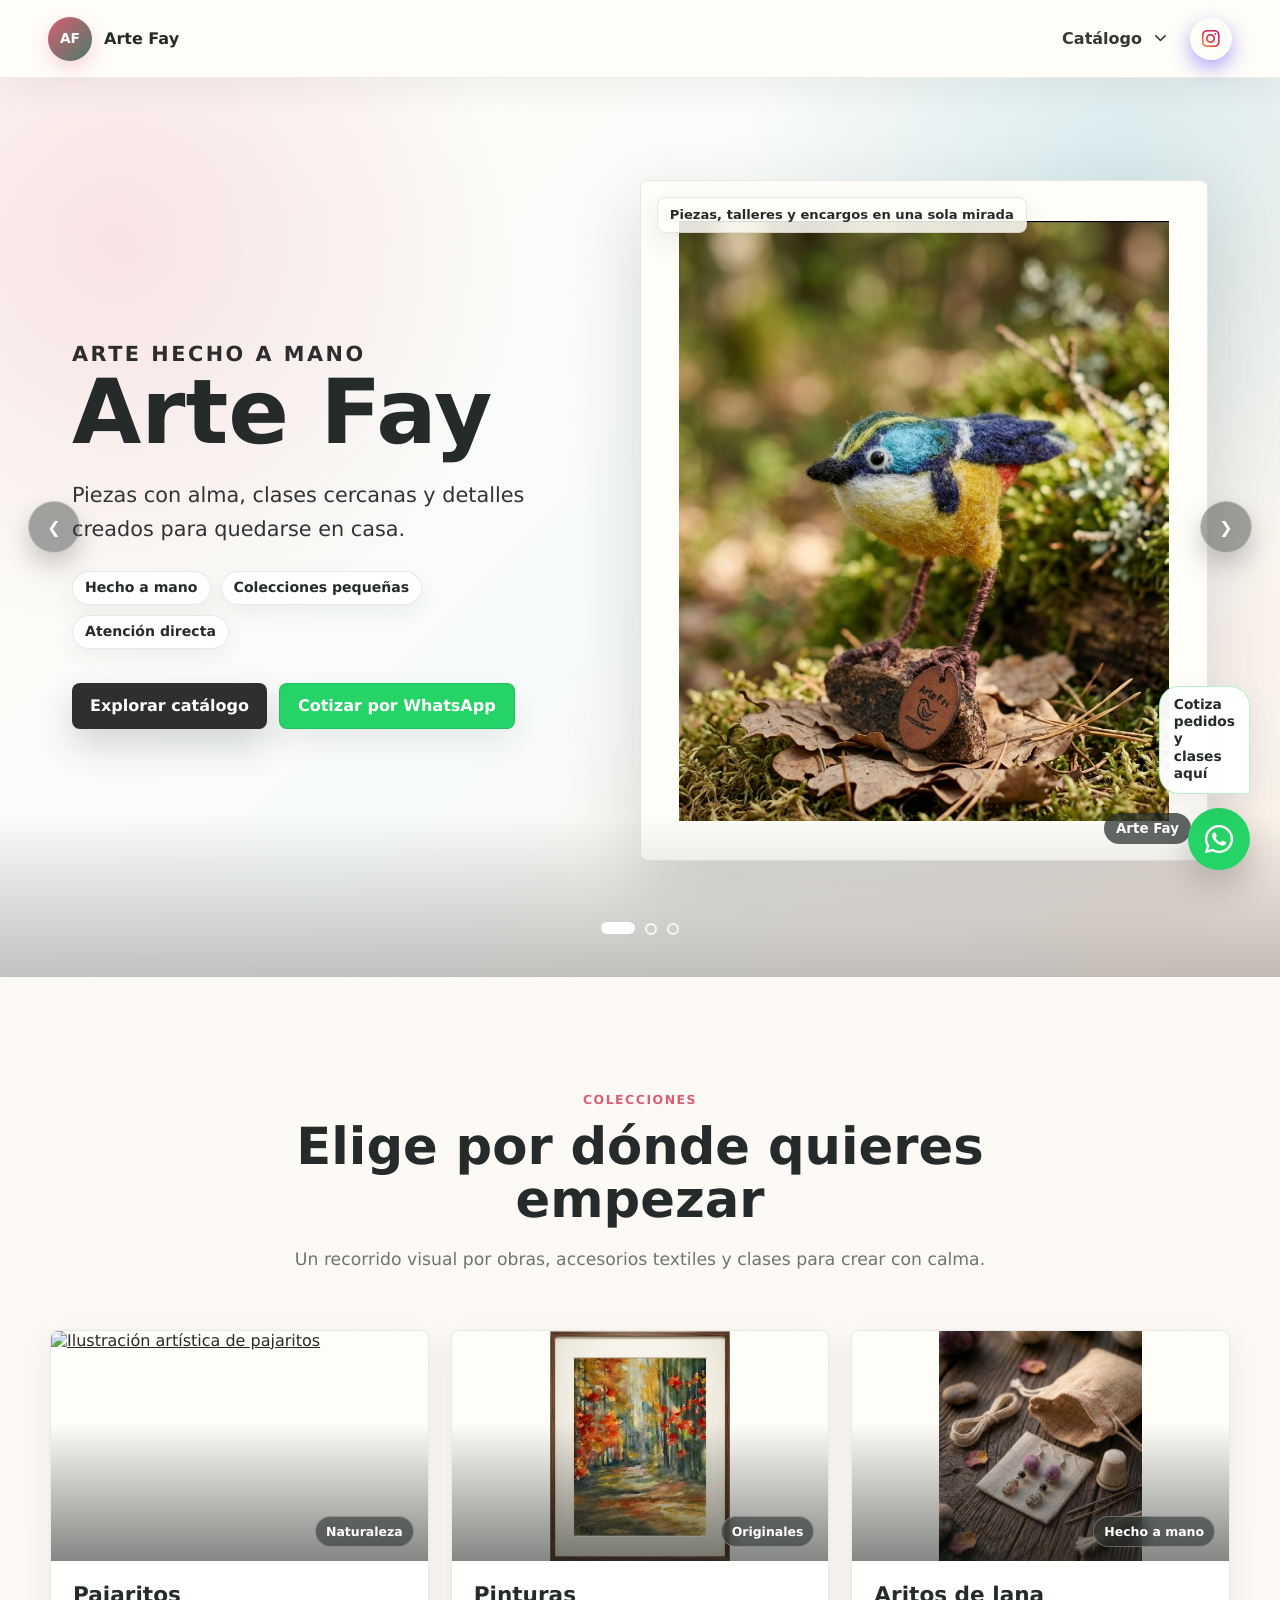
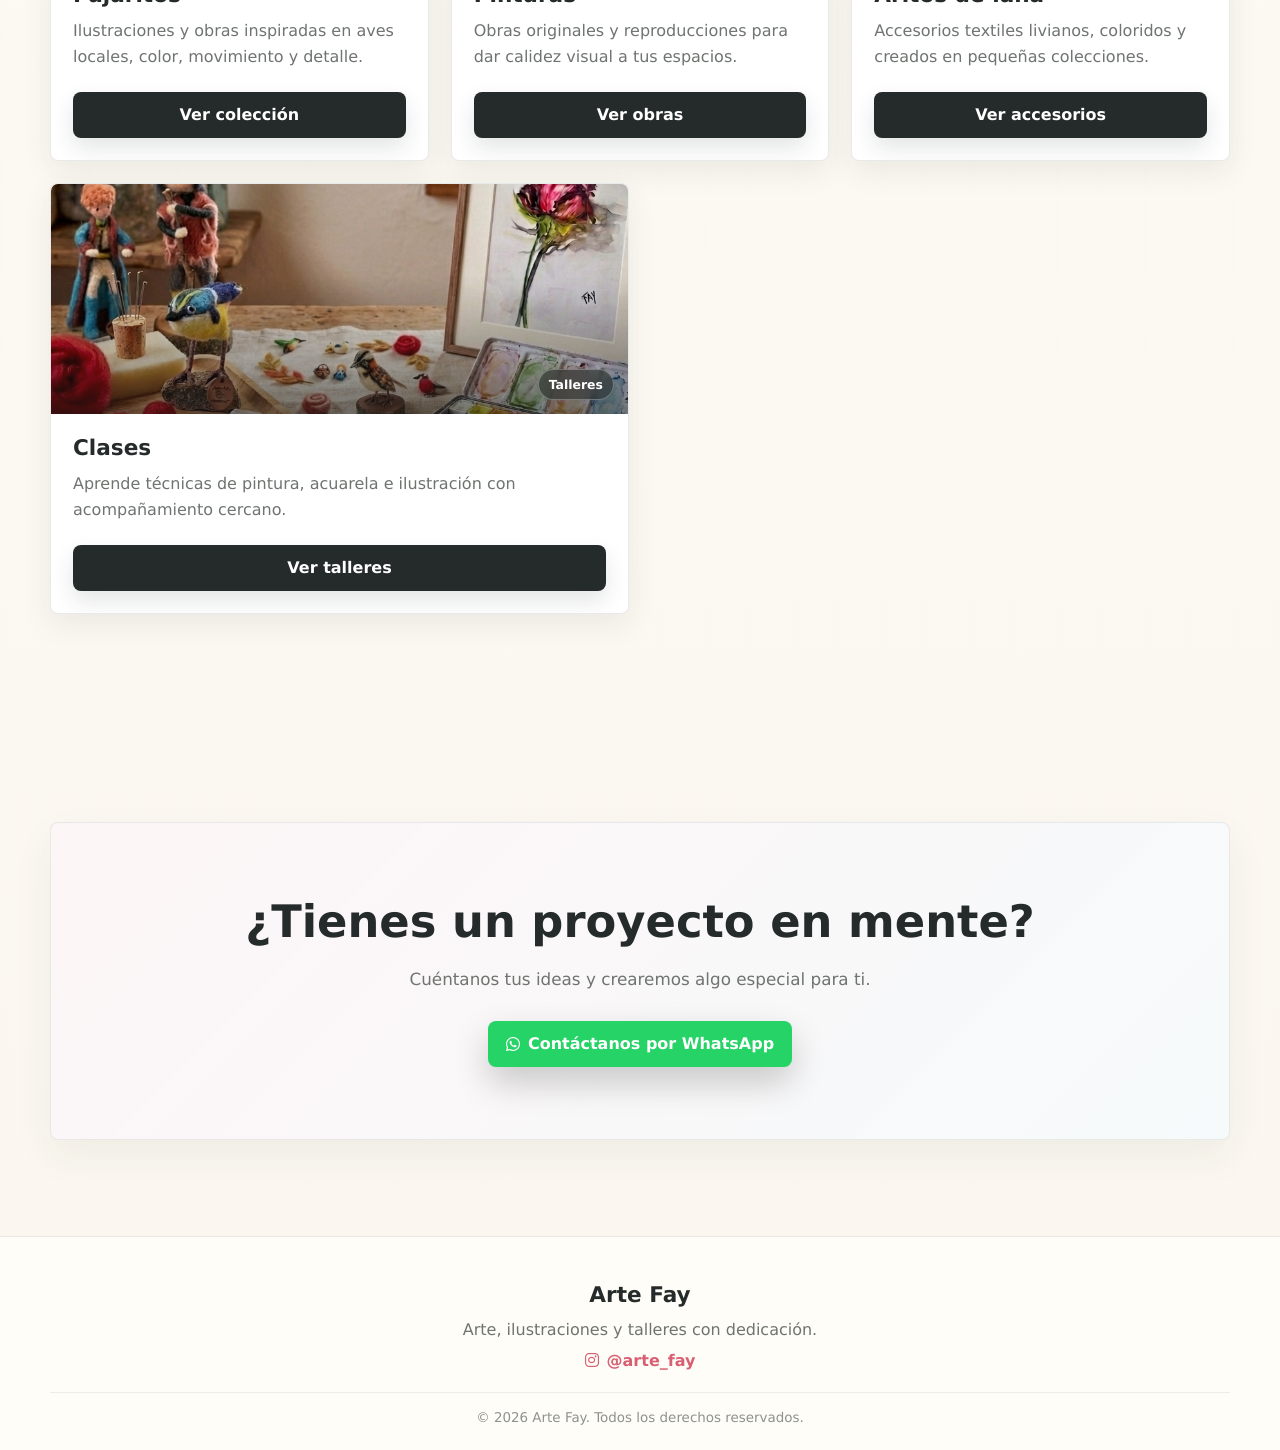
==== commit 0b275b4f: "Arreglando enlaces del menú" ====
--- a/index.html
+++ b/index.html
@@ -73,7 +73,7 @@
                                 <li>Consulta stock</li>
                             </ul>
                             <div class="hero-actions">
-                                <a class="btn-primario" href="Páginas/Arte_Fay_Aritos.html">Ver Aritos</a>
+                                <a class="btn-primario" href="Arte_Fay_Aritos.html">Ver Aritos</a>
                             </div>
                         </div>
                     </article>
@@ -92,7 +92,7 @@
                                 <li>Talleres cercanos</li>
                             </ul>
                             <div class="hero-actions">
-                                <a class="btn-primario" href="Páginas/Arte_Fay_Pinturas.html">Ver pinturas</a>
+                                <a class="btn-primario" href="Arte_Fay_Pinturas.html">Ver pinturas</a>
                             </div>
                         </div>
                     </article>
@@ -114,50 +114,50 @@
 
             <div class="catalogo-grid">
                 <article id="cat-pajaritos" class="tarjeta-categoria reveal">
-                    <a class="tarjeta-imagen" href="Páginas/Arte_Fay_Pajaritos.html" aria-label="Ver sección Pajaritos">
+                    <a class="tarjeta-imagen" href="Arte_Fay_Pajaritos.html" aria-label="Ver sección Pajaritos">
                         <img class="imagen-responsiva imagen-cubierta1" src="assets/picaflor_11.png" alt="Ilustración artística de pajaritos">
                         <span class="tarjeta-badge">Naturaleza</span>
                     </a>
                     <div class="tarjeta-info">
                         <h3>Pajaritos</h3>
                         <p>Ilustraciones y obras inspiradas en aves locales, color, movimiento y detalle.</p>
-                        <a href="Páginas/Arte_Fay_Pajaritos.html" class="btn-ver">Ver colección</a>
+                        <a href="Arte_Fay_Pajaritos.html" class="btn-ver">Ver colección</a>
                     </div>
                 </article>
 
                 <article id="cat-pinturas" class="tarjeta-categoria reveal">
-                    <a class="tarjeta-imagen" href="Páginas/Arte_Fay_Pinturas.html" aria-label="Ver sección Pinturas">
+                    <a class="tarjeta-imagen" href="Arte_Fay_Pinturas.html" aria-label="Ver sección Pinturas">
                         <img class="imagen-responsiva imagen-cubierta1" src="WebMadre_2.6/Pintura_Portada_2.png" alt="Manchas de acuarela y pinceladas artísticas">
                         <span class="tarjeta-badge">Originales</span>
                     </a>
                     <div class="tarjeta-info">
                         <h3>Pinturas</h3>
                         <p>Obras originales y reproducciones para dar calidez visual a tus espacios.</p>
-                        <a href="Páginas/Arte_Fay_Pinturas.html" class="btn-ver">Ver obras</a>
+                        <a href="Arte_Fay_Pinturas.html" class="btn-ver">Ver obras</a>
                     </div>
                 </article>
 
                 <article id="cat-aritos" class="tarjeta-categoria reveal">
-                    <a class="tarjeta-imagen" href="Páginas/Arte_Fay_Aritos.html" aria-label="Ver sección Aritos de lana">
+                    <a class="tarjeta-imagen" href="Arte_Fay_Aritos.html" aria-label="Ver sección Aritos de lana">
                         <img class="imagen-responsiva imagen-cubierta1" src="WebMadre_2.6/Portada_2.png" alt="Aritos textiles con colores cálidos">
                         <span class="tarjeta-badge">Hecho a mano</span>
                     </a>
                     <div class="tarjeta-info">
                         <h3>Aritos de lana</h3>
                         <p>Accesorios textiles livianos, coloridos y creados en pequeñas colecciones.</p>
-                        <a href="Páginas/Arte_Fay_Aritos.html" class="btn-ver">Ver accesorios</a>
+                        <a href="Arte_Fay_Aritos.html" class="btn-ver">Ver accesorios</a>
                     </div>
                 </article>
 
                 <article id="cat-clases" class="tarjeta-categoria reveal">
-                    <a class="tarjeta-imagen" href="Páginas/Arte_Fay_Clases.html" aria-label="Ver clases de Arte Fay">
+                    <a class="tarjeta-imagen" href="Arte_Fay_Clases.html" aria-label="Ver clases de Arte Fay">
                         <img class="imagen-responsiva imagen-cubierta5" src="WebMadre_2.6/Clases_1.png" alt="Materiales de arte para clases y talleres">
                         <span class="tarjeta-badge">Talleres</span>
                     </a>
                     <div class="tarjeta-info">
                         <h3>Clases</h3>
                         <p>Aprende técnicas de pintura, acuarela e ilustración con acompañamiento cercano.</p>
-                        <a href="Páginas/Arte_Fay_Clases.html" class="btn-ver">Ver talleres</a>
+                        <a href="Arte_Fay_Clases.html" class="btn-ver">Ver talleres</a>
                     </div>
                 </article>
             </div>
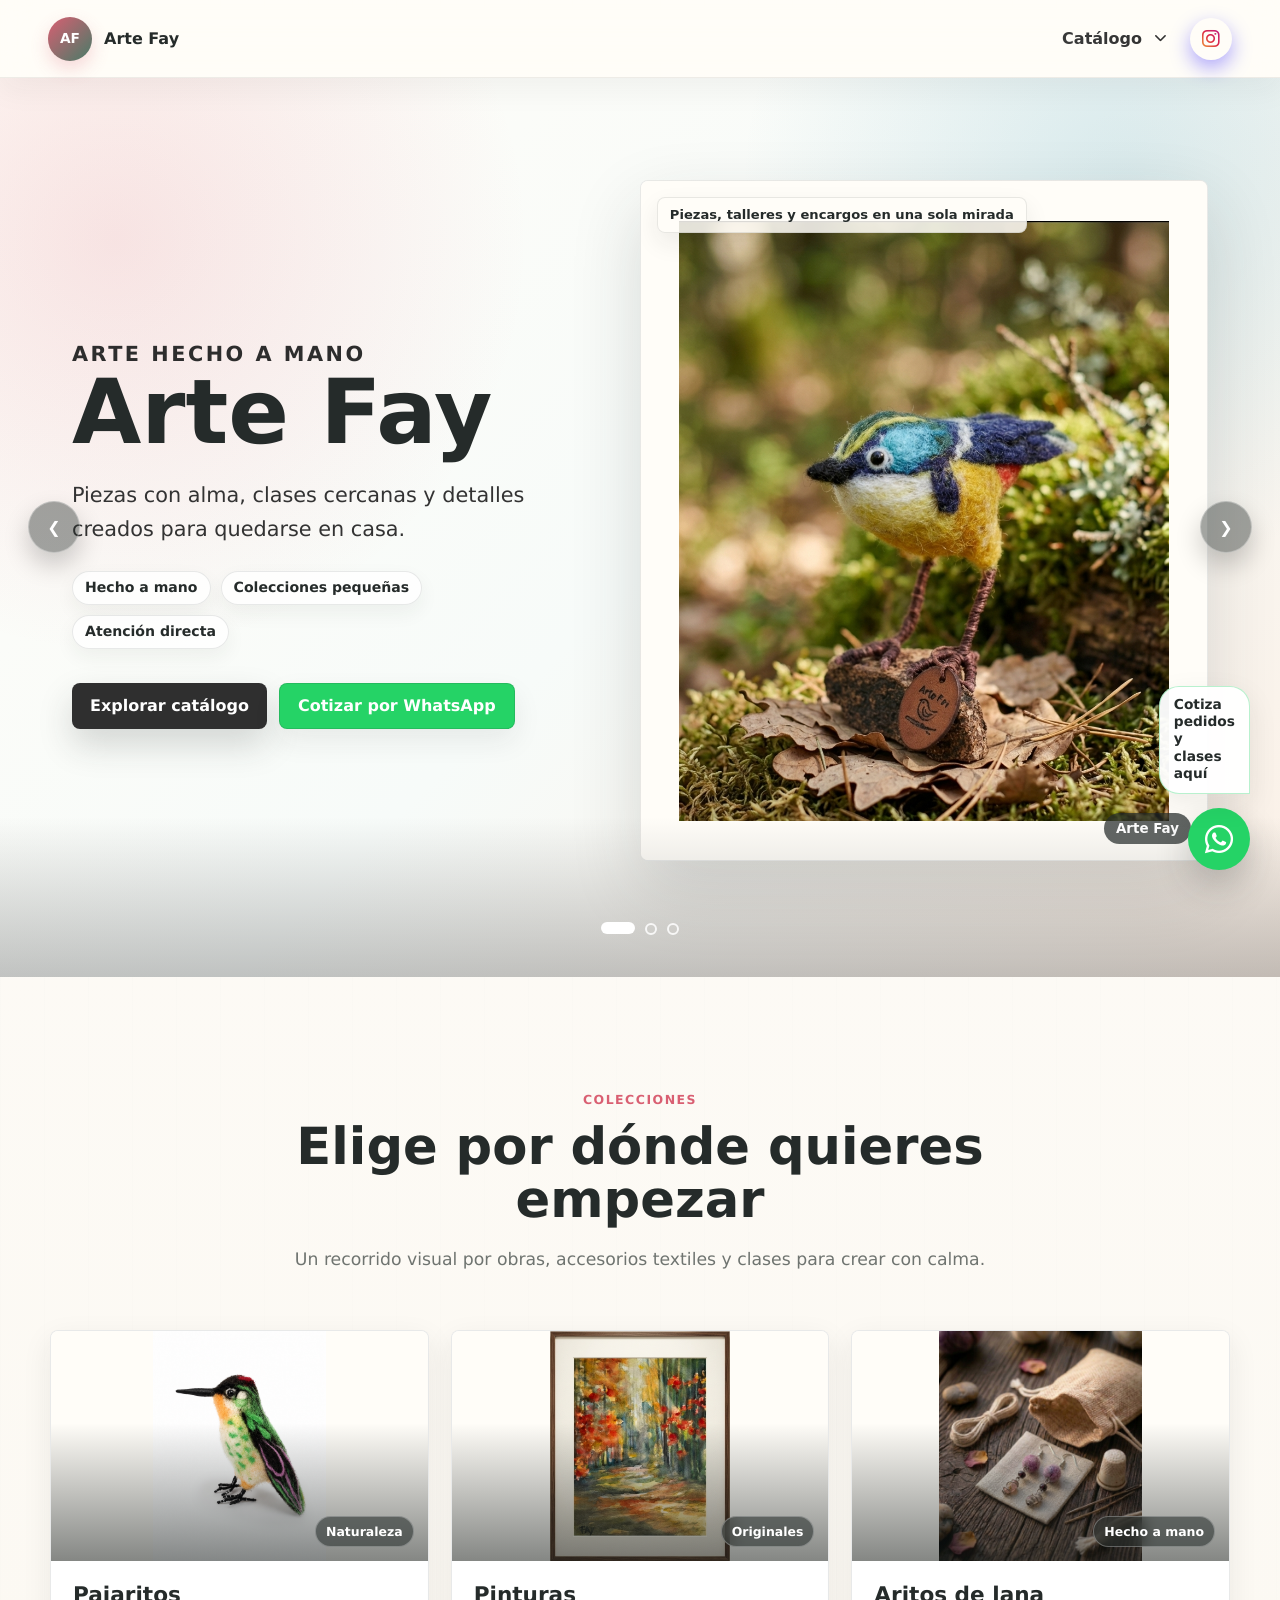
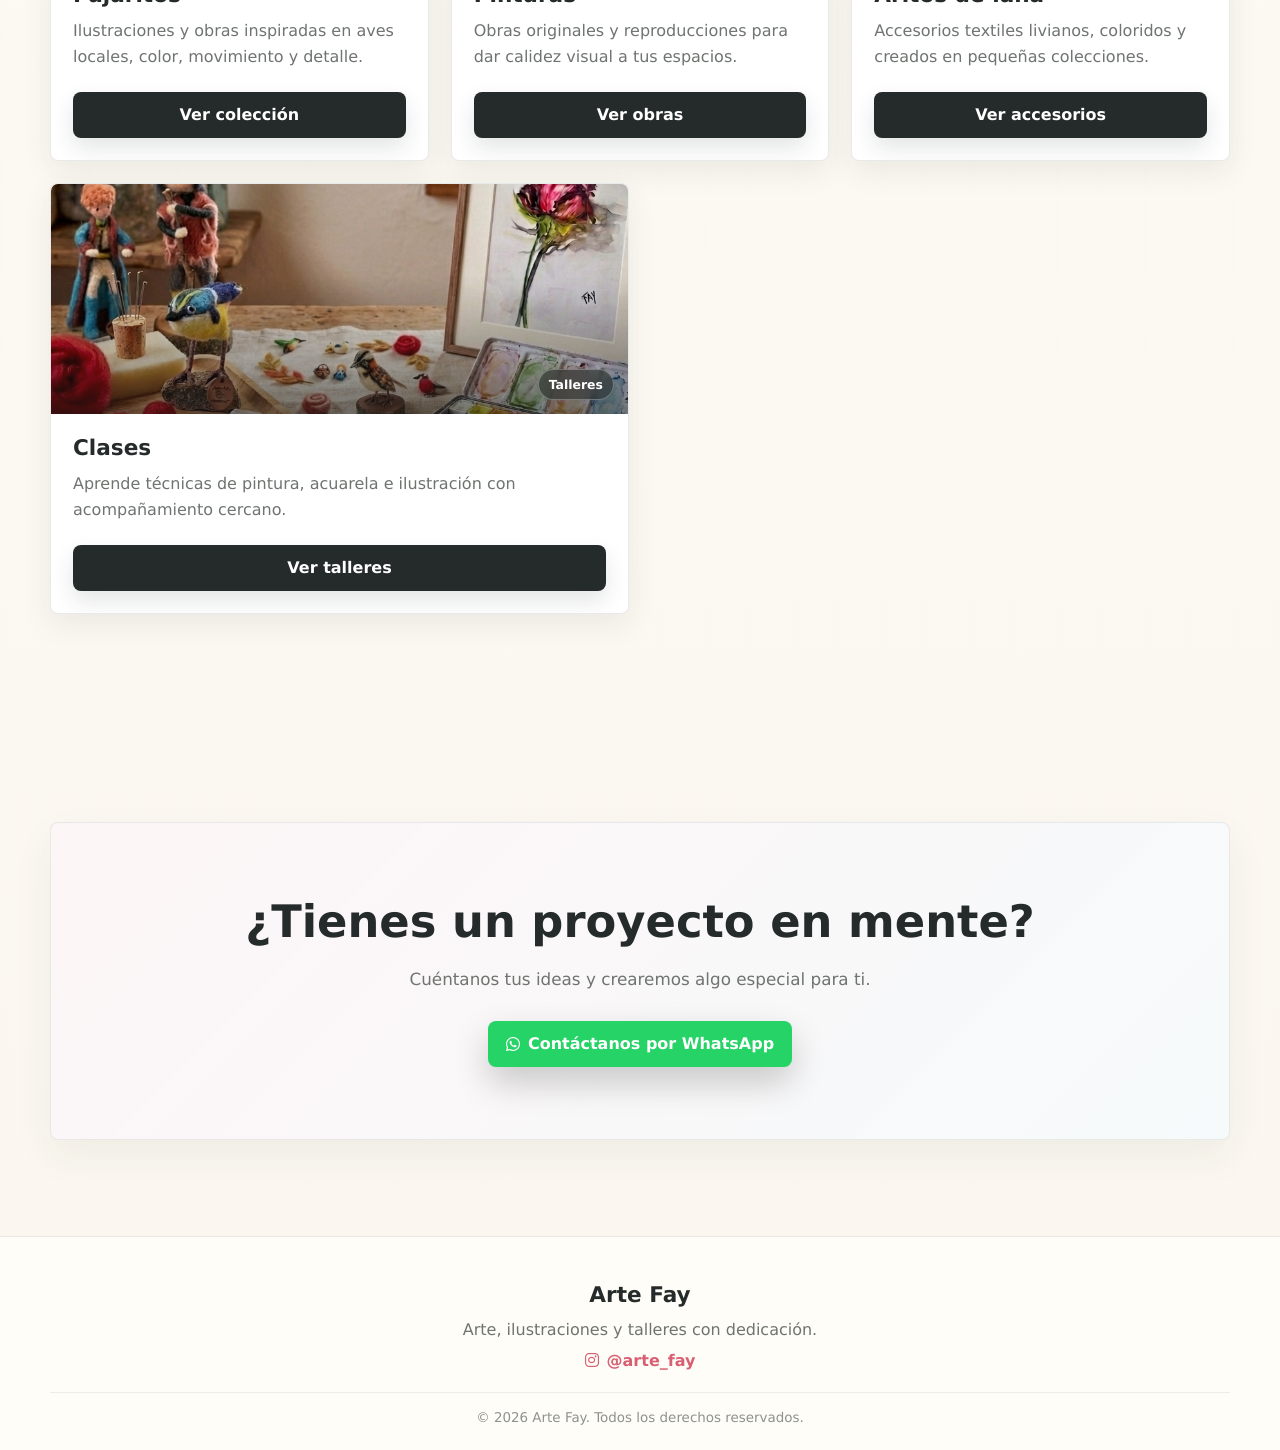
==== commit 05f48dcf: "Correción final de idioma y rutas CSS" ====
--- a/index.html
+++ b/index.html
@@ -115,7 +115,7 @@
             <div class="catalogo-grid">
                 <article id="cat-pajaritos" class="tarjeta-categoria reveal">
                     <a class="tarjeta-imagen" href="Arte_Fay_Pajaritos.html" aria-label="Ver sección Pajaritos">
-                        <img class="imagen-responsiva imagen-cubierta1" src="assets/picaflor_11.png" alt="Ilustración artística de pajaritos">
+                        <img class="imagen-responsiva imagen-cubierta1" src="assets/Picaflor_11.png" alt="Ilustración artística de pajaritos">
                         <span class="tarjeta-badge">Naturaleza</span>
                     </a>
                     <div class="tarjeta-info">
